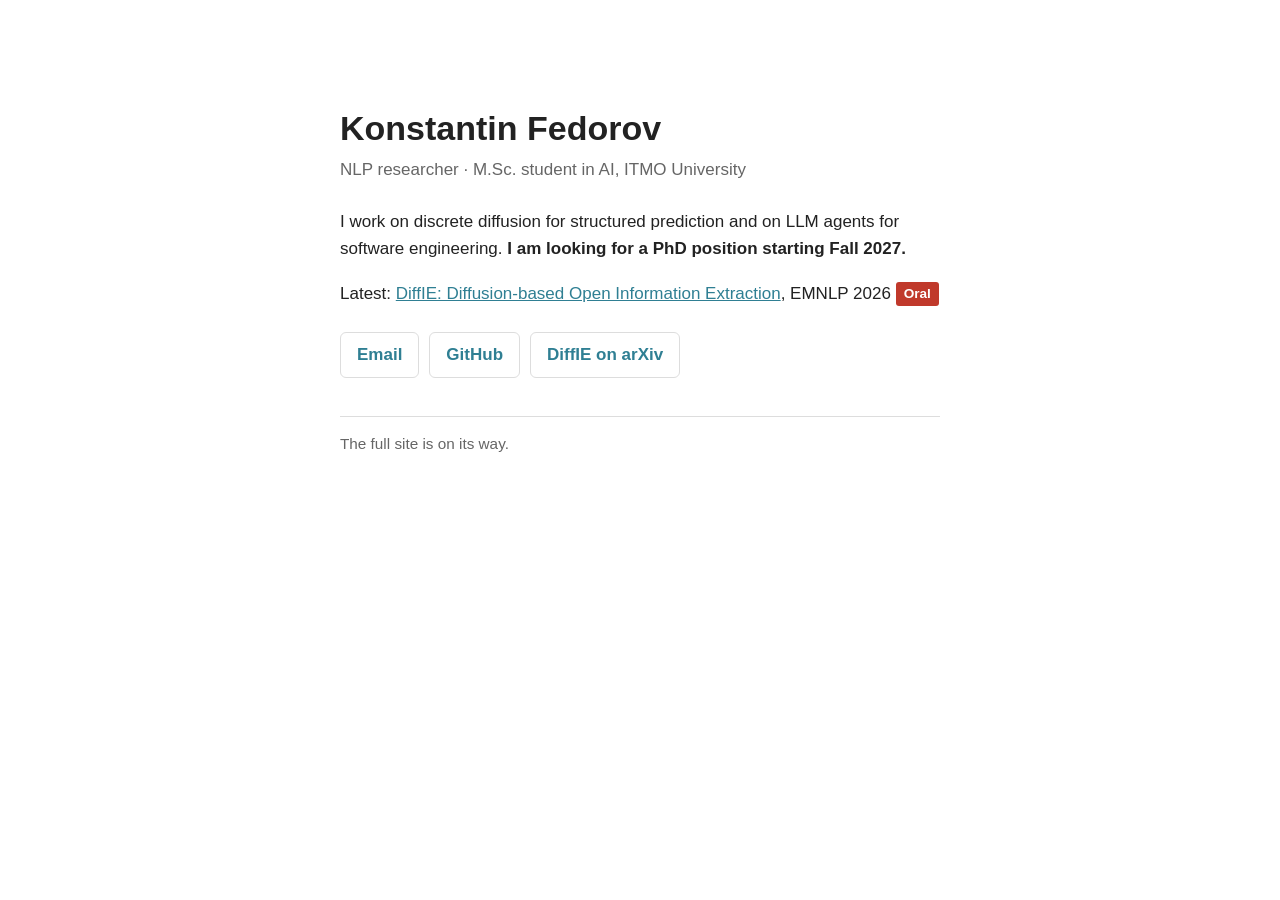
==== index.html @ b3a7d1a7 "Add placeholder landing page and DiffIE page Co-Authored-By: Claude Opus 5.5 <noreply@anthropic.com>" ====
<!doctype html>
<html lang="en">
<head>
<meta charset="utf-8">
<meta name="viewport" content="width=device-width, initial-scale=1">
<title>Konstantin Fedorov</title>
<meta name="description" content="Konstantin Fedorov, NLP researcher and M.Sc. student at ITMO University. Seeking PhD positions starting Fall 2027.">
<link rel="canonical" href="https://konstfed.github.io/">
<link rel="stylesheet" href="/style.css">
</head>
<body>
<main>
  <h1>Konstantin Fedorov</h1>
  <p class="sub">NLP researcher · M.Sc. student in AI, ITMO University</p>
  <p>I work on discrete diffusion for structured prediction and on LLM agents for software engineering. <strong>I am looking for a PhD position starting Fall 2027.</strong></p>
  <p>Latest: <a href="/diffie/">DiffIE: Diffusion-based Open Information Extraction</a>, EMNLP 2026 <span class="badge">Oral</span></p>
  <ul class="links">
    <li><a href="mailto:konstfed12@gmail.com">Email</a></li>
    <li><a href="https://github.com/KonstFed">GitHub</a></li>
    <li><a href="https://arxiv.org/abs/2609.02315">DiffIE on arXiv</a></li>
  </ul>
  <p class="note">The full site is on its way.</p>
</main>
</body>
</html>
---- style.css ----
:root { color-scheme: light dark; --fg: #222; --muted: #666; --bg: #fff; --link: #2f7f93; --line: #ddd; }
@media (prefers-color-scheme: dark) { :root { --fg: #eee; --muted: #aaa; --bg: #1e1f22; --link: #6cc3db; --line: #444; } }
* { box-sizing: border-box; }
body { margin: 0; background: var(--bg); color: var(--fg); font: 17px/1.6 -apple-system, "Segoe UI", Roboto, "Helvetica Neue", Arial, sans-serif; }
main { max-width: 640px; margin: 0 auto; padding: 12vh 20px 48px; }
h1 { margin: 0 0 0.2em; font-size: 2em; line-height: 1.2; }
.sub { margin: 0 0 1.5em; color: var(--muted); }
a { color: var(--link); }
.links { display: flex; flex-wrap: wrap; gap: 10px; margin: 1.5em 0; padding: 0; list-style: none; }
.links a { display: inline-block; padding: 8px 16px; border: 1px solid var(--line); border-radius: 6px; text-decoration: none; font-weight: 600; }
.links a:hover { border-color: var(--link); }
.badge { display: inline-block; padding: 1px 8px; border-radius: 3px; background: #c0392b; color: #fff; font-size: 0.8em; font-weight: 700; vertical-align: middle; }
.note { margin-top: 2.5em; padding-top: 1em; border-top: 1px solid var(--line); color: var(--muted); font-size: 0.9em; }
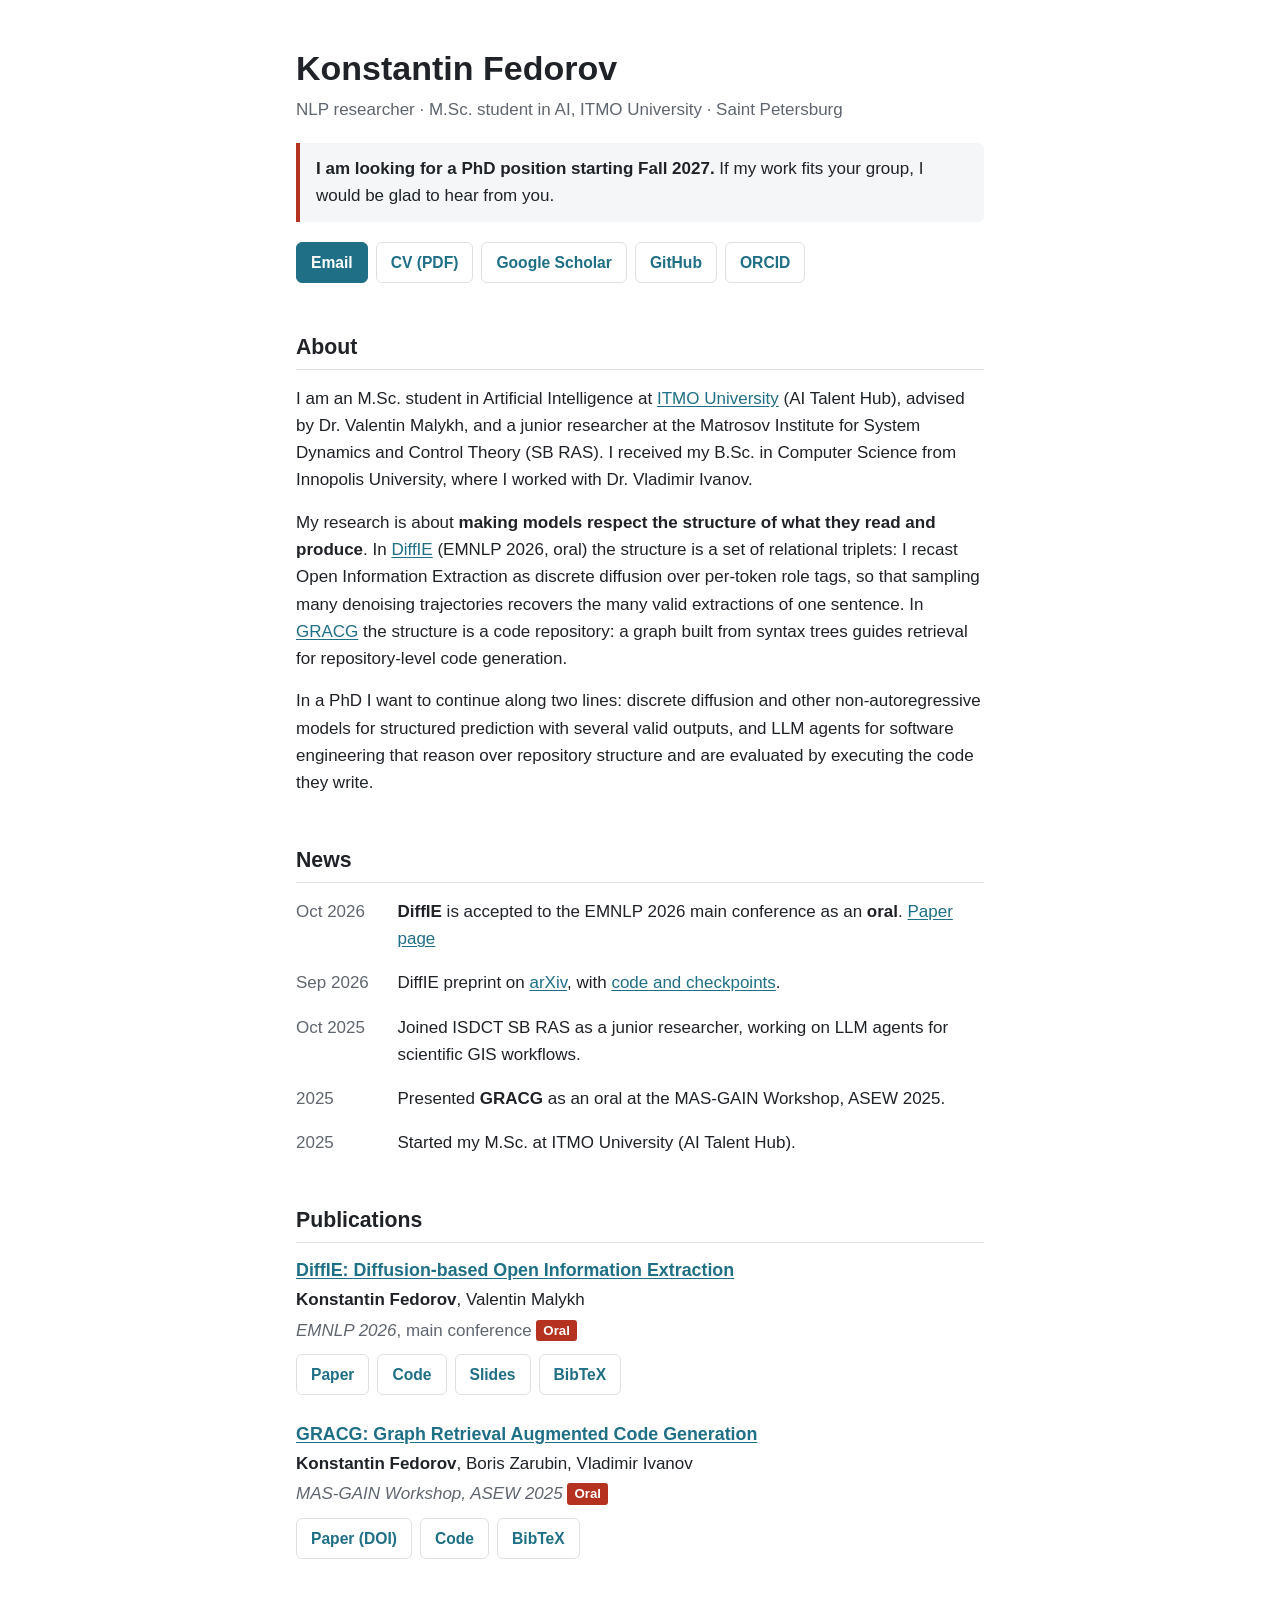
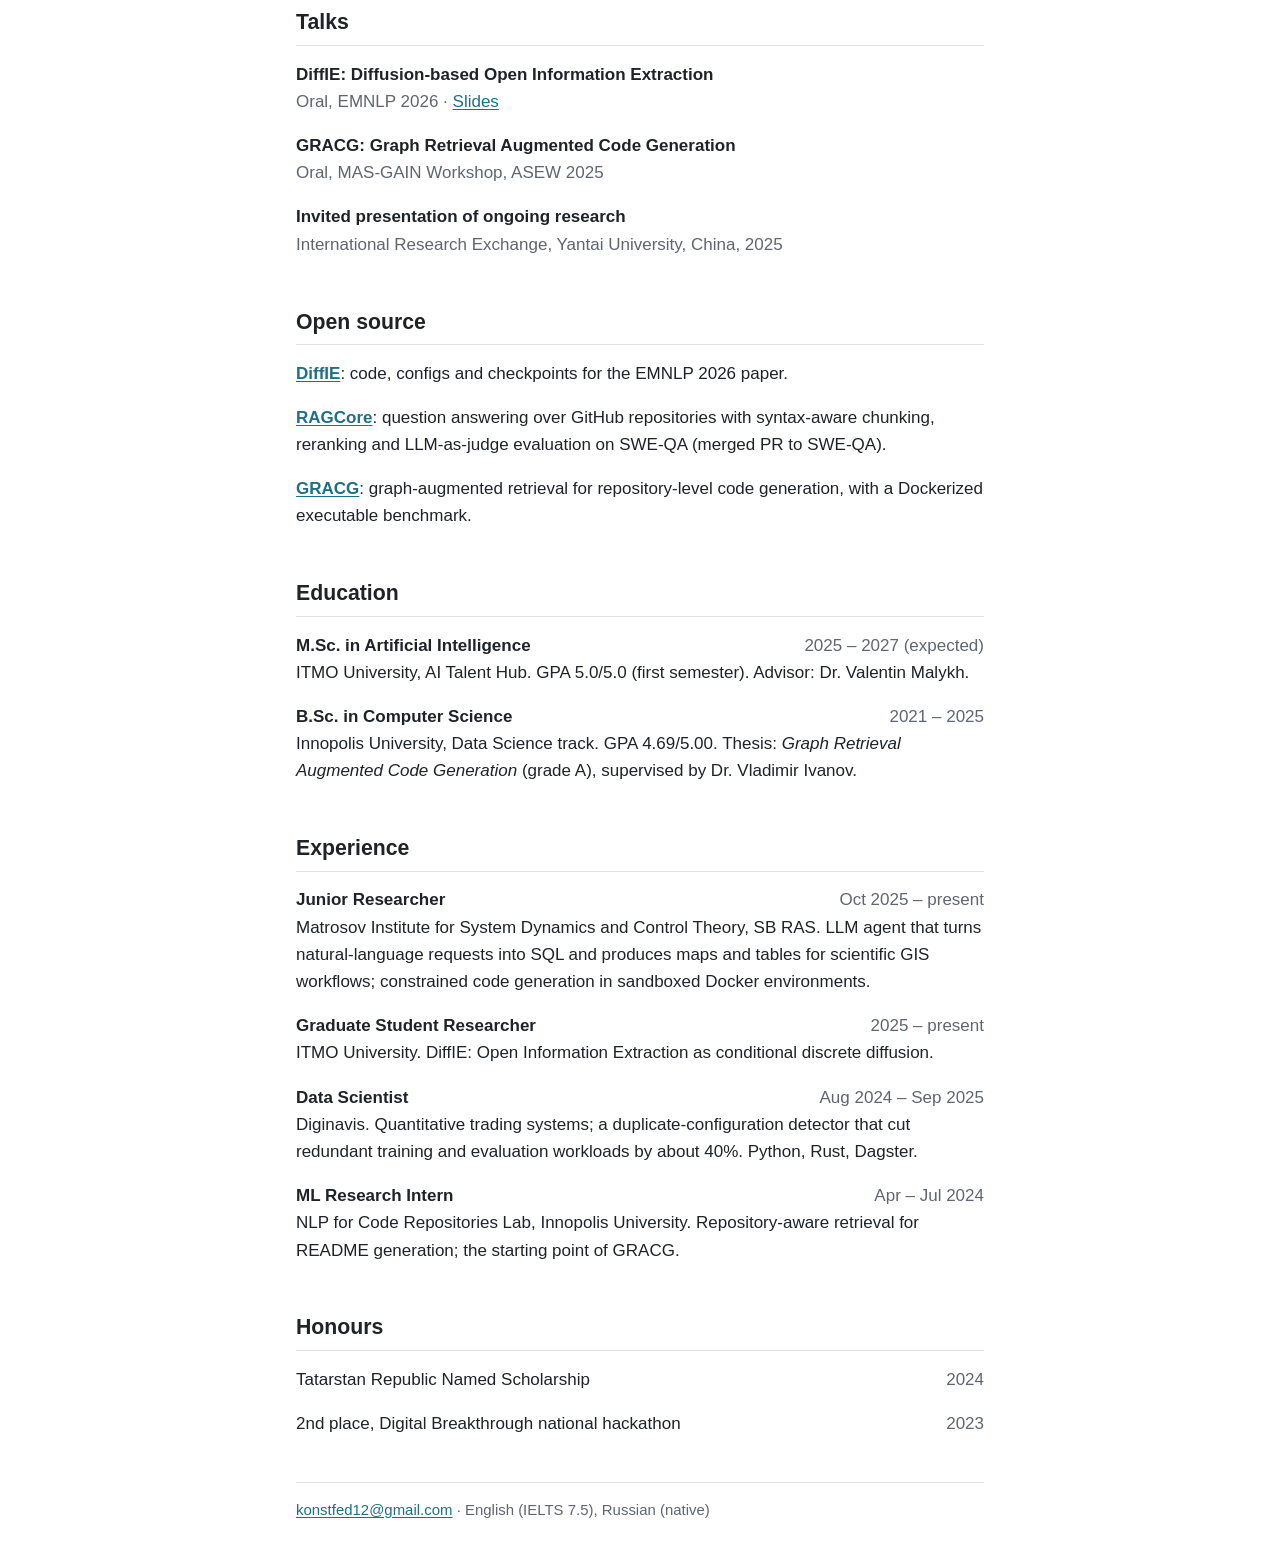
==== commit 293738d9: "Build the full lightweight site from the CV Home page with about, news, publications, talks, open so" ====
--- a/index.html
+++ b/index.html
@@ -4,22 +4,109 @@
 <meta charset="utf-8">
 <meta name="viewport" content="width=device-width, initial-scale=1">
 <title>Konstantin Fedorov</title>
-<meta name="description" content="Konstantin Fedorov, NLP researcher and M.Sc. student at ITMO University. Seeking PhD positions starting Fall 2027.">
+<meta name="description" content="Konstantin Fedorov, NLP researcher and M.Sc. student at ITMO University, working on discrete diffusion for structured prediction and LLM agents for software engineering. Seeking PhD positions starting Fall 2027.">
 <link rel="canonical" href="https://konstfed.github.io/">
 <link rel="stylesheet" href="/style.css">
+<link rel="icon" href="/images/favicon.svg" type="image/svg+xml">
+<link rel="icon" href="/images/favicon.ico" sizes="any">
+<link rel="apple-touch-icon" href="/images/apple-touch-icon-180x180.png">
+<meta property="og:type" content="profile">
+<meta property="og:title" content="Konstantin Fedorov">
+<meta property="og:description" content="NLP researcher (M.Sc., ITMO University). Discrete diffusion for structured prediction, LLM agents for software engineering. Seeking PhD positions for Fall 2027.">
+<meta property="og:url" content="https://konstfed.github.io/">
+<meta property="og:image" content="https://konstfed.github.io/images/og.png">
+<meta name="twitter:card" content="summary_large_image">
+<script type="application/ld+json">{"@context":"https://schema.org","@type":"Person","name":"Konstantin Fedorov","url":"https://konstfed.github.io/","email":"mailto:konstfed12@gmail.com","affiliation":{"@type":"Organization","name":"ITMO University"},"sameAs":["https://scholar.google.com/citations?user=ZG8LaQoAAAAJ","https://github.com/KonstFed","https://orcid.org/0000-0001-9853-8543"]}</script>
 </head>
 <body>
 <main>
   <h1>Konstantin Fedorov</h1>
-  <p class="sub">NLP researcher · M.Sc. student in AI, ITMO University</p>
-  <p>I work on discrete diffusion for structured prediction and on LLM agents for software engineering. <strong>I am looking for a PhD position starting Fall 2027.</strong></p>
-  <p>Latest: <a href="/diffie/">DiffIE: Diffusion-based Open Information Extraction</a>, EMNLP 2026 <span class="badge">Oral</span></p>
+  <p class="sub">NLP researcher · M.Sc. student in AI, ITMO University · Saint Petersburg</p>
+
+  <p class="seeking"><strong>I am looking for a PhD position starting Fall 2027.</strong> If my work fits your group, I would be glad to hear from you.</p>
+
   <ul class="links">
-    <li><a href="mailto:konstfed12@gmail.com">Email</a></li>
+    <li><a class="cta" href="mailto:konstfed12@gmail.com?subject=PhD%20position">Email</a></li>
+    <li><a href="/files/Konstantin_Fedorov_CV.pdf">CV (PDF)</a></li>
+    <li><a href="https://scholar.google.com/citations?user=ZG8LaQoAAAAJ&amp;hl=en">Google Scholar</a></li>
     <li><a href="https://github.com/KonstFed">GitHub</a></li>
-    <li><a href="https://arxiv.org/abs/2609.02315">DiffIE on arXiv</a></li>
+    <li><a href="https://orcid.org/0000-0001-9853-8543">ORCID</a></li>
   </ul>
-  <p class="note">The full site is on its way.</p>
+
+  <h2>About</h2>
+  <p>I am an M.Sc. student in Artificial Intelligence at <a href="https://en.itmo.ru/">ITMO University</a> (AI Talent Hub), advised by Dr. Valentin Malykh, and a junior researcher at the Matrosov Institute for System Dynamics and Control Theory (SB RAS). I received my B.Sc. in Computer Science from Innopolis University, where I worked with Dr. Vladimir Ivanov.</p>
+  <p>My research is about <strong>making models respect the structure of what they read and produce</strong>. In <a href="/diffie/">DiffIE</a> (EMNLP 2026, oral) the structure is a set of relational triplets: I recast Open Information Extraction as discrete diffusion over per-token role tags, so that sampling many denoising trajectories recovers the many valid extractions of one sentence. In <a href="/gracg/">GRACG</a> the structure is a code repository: a graph built from syntax trees guides retrieval for repository-level code generation.</p>
+  <p>In a PhD I want to continue along two lines: discrete diffusion and other non-autoregressive models for structured prediction with several valid outputs, and LLM agents for software engineering that reason over repository structure and are evaluated by executing the code they write.</p>
+
+  <h2>News</h2>
+  <ul class="plain news">
+    <li><span class="date">Oct 2026</span><span><strong>DiffIE</strong> is accepted to the EMNLP 2026 main conference as an <strong>oral</strong>. <a href="/diffie/">Paper page</a></span></li>
+    <li><span class="date">Sep 2026</span><span>DiffIE preprint on <a href="https://arxiv.org/abs/2609.02315">arXiv</a>, with <a href="https://github.com/KonstFed/DiffIE">code and checkpoints</a>.</span></li>
+    <li><span class="date">Oct 2025</span><span>Joined ISDCT SB RAS as a junior researcher, working on LLM agents for scientific GIS workflows.</span></li>
+    <li><span class="date">2025</span><span>Presented <strong>GRACG</strong> as an oral at the MAS-GAIN Workshop, ASEW 2025.</span></li>
+    <li><span class="date">2025</span><span>Started my M.Sc. at ITMO University (AI Talent Hub).</span></li>
+  </ul>
+
+  <h2>Publications</h2>
+  <div class="pub">
+    <h3><a href="/diffie/">DiffIE: Diffusion-based Open Information Extraction</a></h3>
+    <p><strong>Konstantin Fedorov</strong>, Valentin Malykh</p>
+    <p class="muted"><em>EMNLP 2026</em>, main conference <span class="badge">Oral</span></p>
+    <ul class="links">
+      <li><a href="https://arxiv.org/abs/2609.02315">Paper</a></li>
+      <li><a href="https://github.com/KonstFed/DiffIE">Code</a></li>
+      <li><a href="/files/DiffIE_EMNLP2026_slides.pdf">Slides</a></li>
+      <li><a href="/diffie/#bibtex">BibTeX</a></li>
+    </ul>
+  </div>
+  <div class="pub">
+    <h3><a href="/gracg/">GRACG: Graph Retrieval Augmented Code Generation</a></h3>
+    <p><strong>Konstantin Fedorov</strong>, Boris Zarubin, Vladimir Ivanov</p>
+    <p class="muted"><em>MAS-GAIN Workshop, ASEW 2025</em> <span class="badge">Oral</span></p>
+    <ul class="links">
+      <li><a href="https://doi.org/10.1109/ASEW67777.2025.00060">Paper (DOI)</a></li>
+      <li><a href="https://github.com/KonstFed/GRAGC">Code</a></li>
+      <li><a href="/gracg/#bibtex">BibTeX</a></li>
+    </ul>
+  </div>
+
+  <h2>Talks</h2>
+  <ul class="plain">
+    <li><p><strong>DiffIE: Diffusion-based Open Information Extraction</strong></p><p class="muted">Oral, EMNLP 2026 · <a href="/files/DiffIE_EMNLP2026_slides.pdf">Slides</a></p></li>
+    <li><p><strong>GRACG: Graph Retrieval Augmented Code Generation</strong></p><p class="muted">Oral, MAS-GAIN Workshop, ASEW 2025</p></li>
+    <li><p><strong>Invited presentation of ongoing research</strong></p><p class="muted">International Research Exchange, Yantai University, China, 2025</p></li>
+  </ul>
+
+  <h2>Open source</h2>
+  <ul class="plain">
+    <li><p><a href="https://github.com/KonstFed/DiffIE"><strong>DiffIE</strong></a>: code, configs and checkpoints for the EMNLP 2026 paper.</p></li>
+    <li><p><a href="https://github.com/KonstFed/RAGCore"><strong>RAGCore</strong></a>: question answering over GitHub repositories with syntax-aware chunking, reranking and LLM-as-judge evaluation on SWE-QA (merged PR to SWE-QA).</p></li>
+    <li><p><a href="https://github.com/KonstFed/GRAGC"><strong>GRACG</strong></a>: graph-augmented retrieval for repository-level code generation, with a Dockerized executable benchmark.</p></li>
+  </ul>
+
+  <h2>Education</h2>
+  <ul class="plain">
+    <li><div class="row"><strong>M.Sc. in Artificial Intelligence</strong><span class="when">2025 – 2027 (expected)</span></div><p>ITMO University, AI Talent Hub. GPA 5.0/5.0 (first semester). Advisor: Dr. Valentin Malykh.</p></li>
+    <li><div class="row"><strong>B.Sc. in Computer Science</strong><span class="when">2021 – 2025</span></div><p>Innopolis University, Data Science track. GPA 4.69/5.00. Thesis: <em>Graph Retrieval Augmented Code Generation</em> (grade A), supervised by Dr. Vladimir Ivanov.</p></li>
+  </ul>
+
+  <h2>Experience</h2>
+  <ul class="plain">
+    <li><div class="row"><strong>Junior Researcher</strong><span class="when">Oct 2025 – present</span></div><p>Matrosov Institute for System Dynamics and Control Theory, SB RAS. LLM agent that turns natural-language requests into SQL and produces maps and tables for scientific GIS workflows; constrained code generation in sandboxed Docker environments.</p></li>
+    <li><div class="row"><strong>Graduate Student Researcher</strong><span class="when">2025 – present</span></div><p>ITMO University. DiffIE: Open Information Extraction as conditional discrete diffusion.</p></li>
+    <li><div class="row"><strong>Data Scientist</strong><span class="when">Aug 2024 – Sep 2025</span></div><p>Diginavis. Quantitative trading systems; a duplicate-configuration detector that cut redundant training and evaluation workloads by about 40%. Python, Rust, Dagster.</p></li>
+    <li><div class="row"><strong>ML Research Intern</strong><span class="when">Apr – Jul 2024</span></div><p>NLP for Code Repositories Lab, Innopolis University. Repository-aware retrieval for README generation; the starting point of GRACG.</p></li>
+  </ul>
+
+  <h2>Honours</h2>
+  <ul class="plain">
+    <li><div class="row"><span>Tatarstan Republic Named Scholarship</span><span class="when">2024</span></div></li>
+    <li><div class="row"><span>2nd place, Digital Breakthrough national hackathon</span><span class="when">2023</span></div></li>
+  </ul>
+
+  <footer>
+    <a href="mailto:konstfed12@gmail.com">konstfed12@gmail.com</a> · English (IELTS 7.5), Russian (native)
+  </footer>
 </main>
 </body>
 </html>
--- a/style.css
+++ b/style.css
@@ -1,13 +1,37 @@
-:root { color-scheme: light dark; --fg: #222; --muted: #666; --bg: #fff; --link: #2f7f93; --line: #ddd; }
-@media (prefers-color-scheme: dark) { :root { --fg: #eee; --muted: #aaa; --bg: #1e1f22; --link: #6cc3db; --line: #444; } }
+:root { color-scheme: light dark; --fg: #1f2328; --muted: #5f6670; --bg: #fff; --soft: #f4f6f8; --link: #1f6f86; --line: #dde1e5; --accent: #b4321f; }
+@media (prefers-color-scheme: dark) { :root { --fg: #e8eaed; --muted: #a2a8b0; --bg: #17181b; --soft: #222428; --link: #6cc3db; --line: #3a3d42; --accent: #e0503a; } }
 * { box-sizing: border-box; }
-body { margin: 0; background: var(--bg); color: var(--fg); font: 17px/1.6 -apple-system, "Segoe UI", Roboto, "Helvetica Neue", Arial, sans-serif; }
-main { max-width: 640px; margin: 0 auto; padding: 12vh 20px 48px; }
+html { -webkit-text-size-adjust: 100%; }
+body { margin: 0; background: var(--bg); color: var(--fg); font: 17px/1.6 -apple-system, BlinkMacSystemFont, "Segoe UI", Roboto, "Helvetica Neue", Arial, sans-serif; }
+main { max-width: 720px; margin: 0 auto; padding: 48px 16px 40px; }
 h1 { margin: 0 0 0.2em; font-size: 2em; line-height: 1.2; }
-.sub { margin: 0 0 1.5em; color: var(--muted); }
-a { color: var(--link); }
-.links { display: flex; flex-wrap: wrap; gap: 10px; margin: 1.5em 0; padding: 0; list-style: none; }
-.links a { display: inline-block; padding: 8px 16px; border: 1px solid var(--line); border-radius: 6px; text-decoration: none; font-weight: 600; }
-.links a:hover { border-color: var(--link); }
-.badge { display: inline-block; padding: 1px 8px; border-radius: 3px; background: #c0392b; color: #fff; font-size: 0.8em; font-weight: 700; vertical-align: middle; }
-.note { margin-top: 2.5em; padding-top: 1em; border-top: 1px solid var(--line); color: var(--muted); font-size: 0.9em; }
+h2 { margin: 2.2em 0 0.7em; padding-bottom: 0.25em; border-bottom: 1px solid var(--line); font-size: 1.25em; }
+h3 { margin: 0 0 0.2em; font-size: 1.05em; line-height: 1.35; }
+p { margin: 0 0 0.9em; }
+a { color: var(--link); text-underline-offset: 2px; }
+.sub { margin: 0 0 1.2em; color: var(--muted); }
+.muted { color: var(--muted); }
+.seeking { margin: 1.2em 0; padding: 12px 16px; border-left: 4px solid var(--accent); background: var(--soft); border-radius: 0 6px 6px 0; }
+.links { display: flex; flex-wrap: wrap; gap: 8px; margin: 0.6em 0 1em; padding: 0; list-style: none; }
+.links a { display: inline-block; padding: 7px 14px; border: 1px solid var(--line); border-radius: 6px; text-decoration: none; font-weight: 600; font-size: 0.92em; }
+.links a:hover, .links a:focus { border-color: var(--link); }
+.links .cta { background: var(--link); border-color: var(--link); color: var(--bg); }
+.badge { display: inline-block; padding: 0 7px; border-radius: 3px; background: var(--accent); color: #fff; font-size: 0.78em; font-weight: 700; vertical-align: 1px; }
+ul.plain { margin: 0; padding: 0; list-style: none; }
+ul.plain > li { margin: 0 0 1em; }
+ul.plain p { margin: 0; }
+.news li { display: grid; grid-template-columns: 5.5em 1fr; gap: 8px; margin-bottom: 0.5em; }
+.news .date { color: var(--muted); font-variant-numeric: tabular-nums; }
+.pub { margin: 0 0 1.6em; }
+.pub p { margin: 0 0 0.2em; }
+.row { display: flex; flex-wrap: wrap; justify-content: space-between; column-gap: 12px; }
+.row .when { color: var(--muted); white-space: nowrap; }
+figure { margin: 1.5em 0; text-align: center; }
+figure img { width: 100%; max-width: 360px; height: auto; border: 1px solid var(--line); border-radius: 6px; }
+figcaption { margin-top: 0.5em; color: var(--muted); font-size: 0.88em; }
+.table-wrap { overflow-x: auto; }
+table { border-collapse: collapse; width: 100%; font-size: 0.95em; font-variant-numeric: tabular-nums; }
+th, td { padding: 6px 10px; border-bottom: 1px solid var(--line); text-align: left; }
+pre { overflow-x: auto; padding: 12px; background: var(--soft); border-radius: 6px; font-size: 0.8em; line-height: 1.45; }
+footer { margin-top: 3em; padding-top: 1em; border-top: 1px solid var(--line); color: var(--muted); font-size: 0.88em; }
+@media (max-width: 480px) { body { font-size: 16px; } main { padding-top: 28px; } h1 { font-size: 1.7em; } .news li { grid-template-columns: 1fr; gap: 0; } }
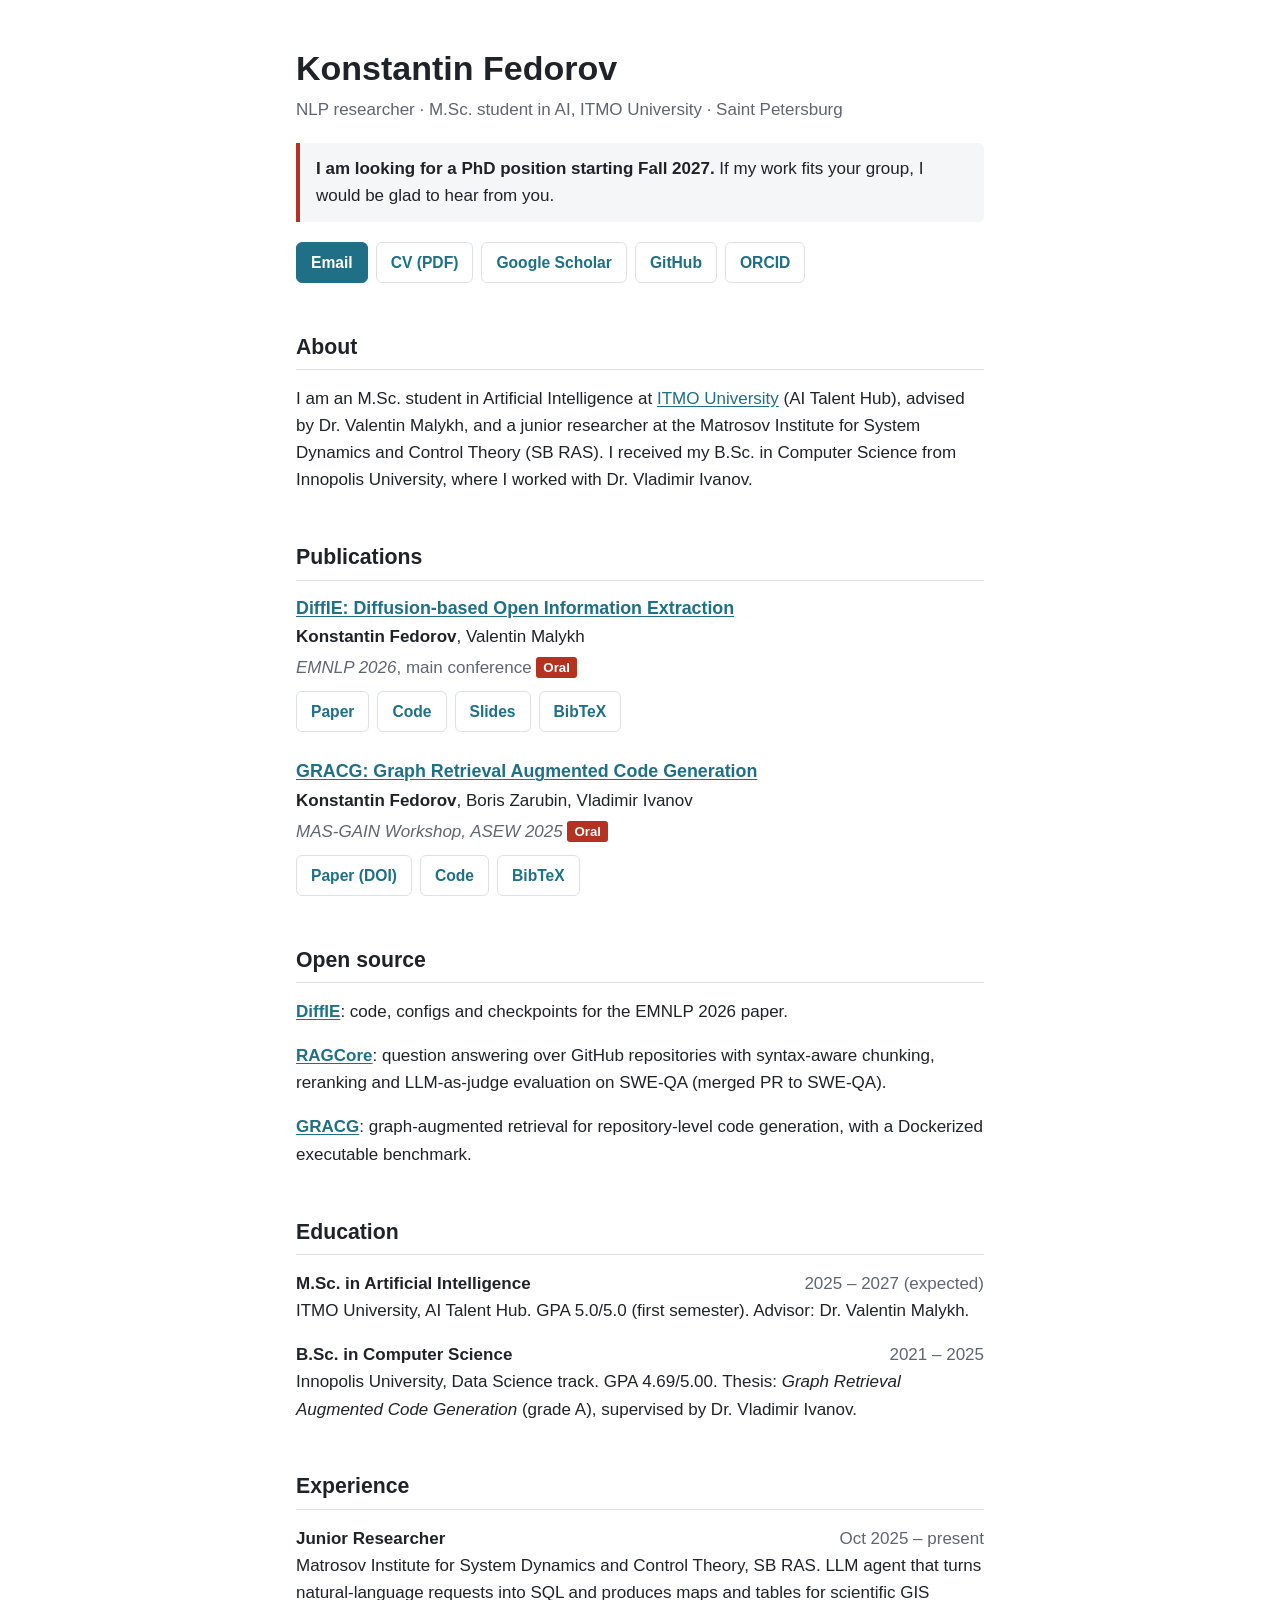
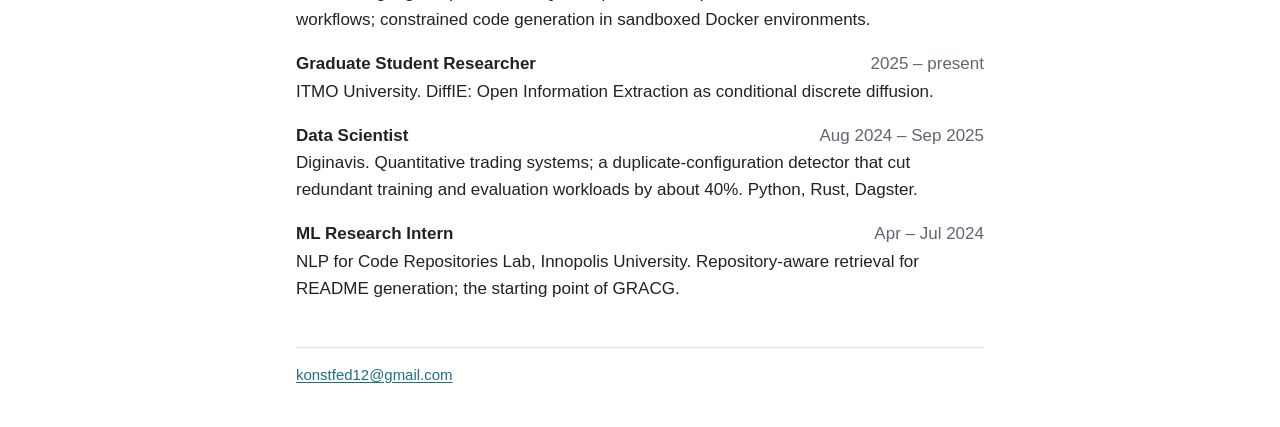
==== commit a8729aa7: "Trim home page: drop research statement, news, talks, honours and languages Co-Authored-By: Claude O" ====
--- a/index.html
+++ b/index.html
@@ -35,17 +35,6 @@
 
   <h2>About</h2>
   <p>I am an M.Sc. student in Artificial Intelligence at <a href="https://en.itmo.ru/">ITMO University</a> (AI Talent Hub), advised by Dr. Valentin Malykh, and a junior researcher at the Matrosov Institute for System Dynamics and Control Theory (SB RAS). I received my B.Sc. in Computer Science from Innopolis University, where I worked with Dr. Vladimir Ivanov.</p>
-  <p>My research is about <strong>making models respect the structure of what they read and produce</strong>. In <a href="/diffie/">DiffIE</a> (EMNLP 2026, oral) the structure is a set of relational triplets: I recast Open Information Extraction as discrete diffusion over per-token role tags, so that sampling many denoising trajectories recovers the many valid extractions of one sentence. In <a href="/gracg/">GRACG</a> the structure is a code repository: a graph built from syntax trees guides retrieval for repository-level code generation.</p>
-  <p>In a PhD I want to continue along two lines: discrete diffusion and other non-autoregressive models for structured prediction with several valid outputs, and LLM agents for software engineering that reason over repository structure and are evaluated by executing the code they write.</p>
-
-  <h2>News</h2>
-  <ul class="plain news">
-    <li><span class="date">Oct 2026</span><span><strong>DiffIE</strong> is accepted to the EMNLP 2026 main conference as an <strong>oral</strong>. <a href="/diffie/">Paper page</a></span></li>
-    <li><span class="date">Sep 2026</span><span>DiffIE preprint on <a href="https://arxiv.org/abs/2609.02315">arXiv</a>, with <a href="https://github.com/KonstFed/DiffIE">code and checkpoints</a>.</span></li>
-    <li><span class="date">Oct 2025</span><span>Joined ISDCT SB RAS as a junior researcher, working on LLM agents for scientific GIS workflows.</span></li>
-    <li><span class="date">2025</span><span>Presented <strong>GRACG</strong> as an oral at the MAS-GAIN Workshop, ASEW 2025.</span></li>
-    <li><span class="date">2025</span><span>Started my M.Sc. at ITMO University (AI Talent Hub).</span></li>
-  </ul>
 
   <h2>Publications</h2>
   <div class="pub">
@@ -70,13 +59,6 @@
     </ul>
   </div>
 
-  <h2>Talks</h2>
-  <ul class="plain">
-    <li><p><strong>DiffIE: Diffusion-based Open Information Extraction</strong></p><p class="muted">Oral, EMNLP 2026 · <a href="/files/DiffIE_EMNLP2026_slides.pdf">Slides</a></p></li>
-    <li><p><strong>GRACG: Graph Retrieval Augmented Code Generation</strong></p><p class="muted">Oral, MAS-GAIN Workshop, ASEW 2025</p></li>
-    <li><p><strong>Invited presentation of ongoing research</strong></p><p class="muted">International Research Exchange, Yantai University, China, 2025</p></li>
-  </ul>
-
   <h2>Open source</h2>
   <ul class="plain">
     <li><p><a href="https://github.com/KonstFed/DiffIE"><strong>DiffIE</strong></a>: code, configs and checkpoints for the EMNLP 2026 paper.</p></li>
@@ -98,14 +80,8 @@
     <li><div class="row"><strong>ML Research Intern</strong><span class="when">Apr – Jul 2024</span></div><p>NLP for Code Repositories Lab, Innopolis University. Repository-aware retrieval for README generation; the starting point of GRACG.</p></li>
   </ul>
 
-  <h2>Honours</h2>
-  <ul class="plain">
-    <li><div class="row"><span>Tatarstan Republic Named Scholarship</span><span class="when">2024</span></div></li>
-    <li><div class="row"><span>2nd place, Digital Breakthrough national hackathon</span><span class="when">2023</span></div></li>
-  </ul>
-
   <footer>
-    <a href="mailto:konstfed12@gmail.com">konstfed12@gmail.com</a> · English (IELTS 7.5), Russian (native)
+    <a href="mailto:konstfed12@gmail.com">konstfed12@gmail.com</a>
   </footer>
 </main>
 </body>
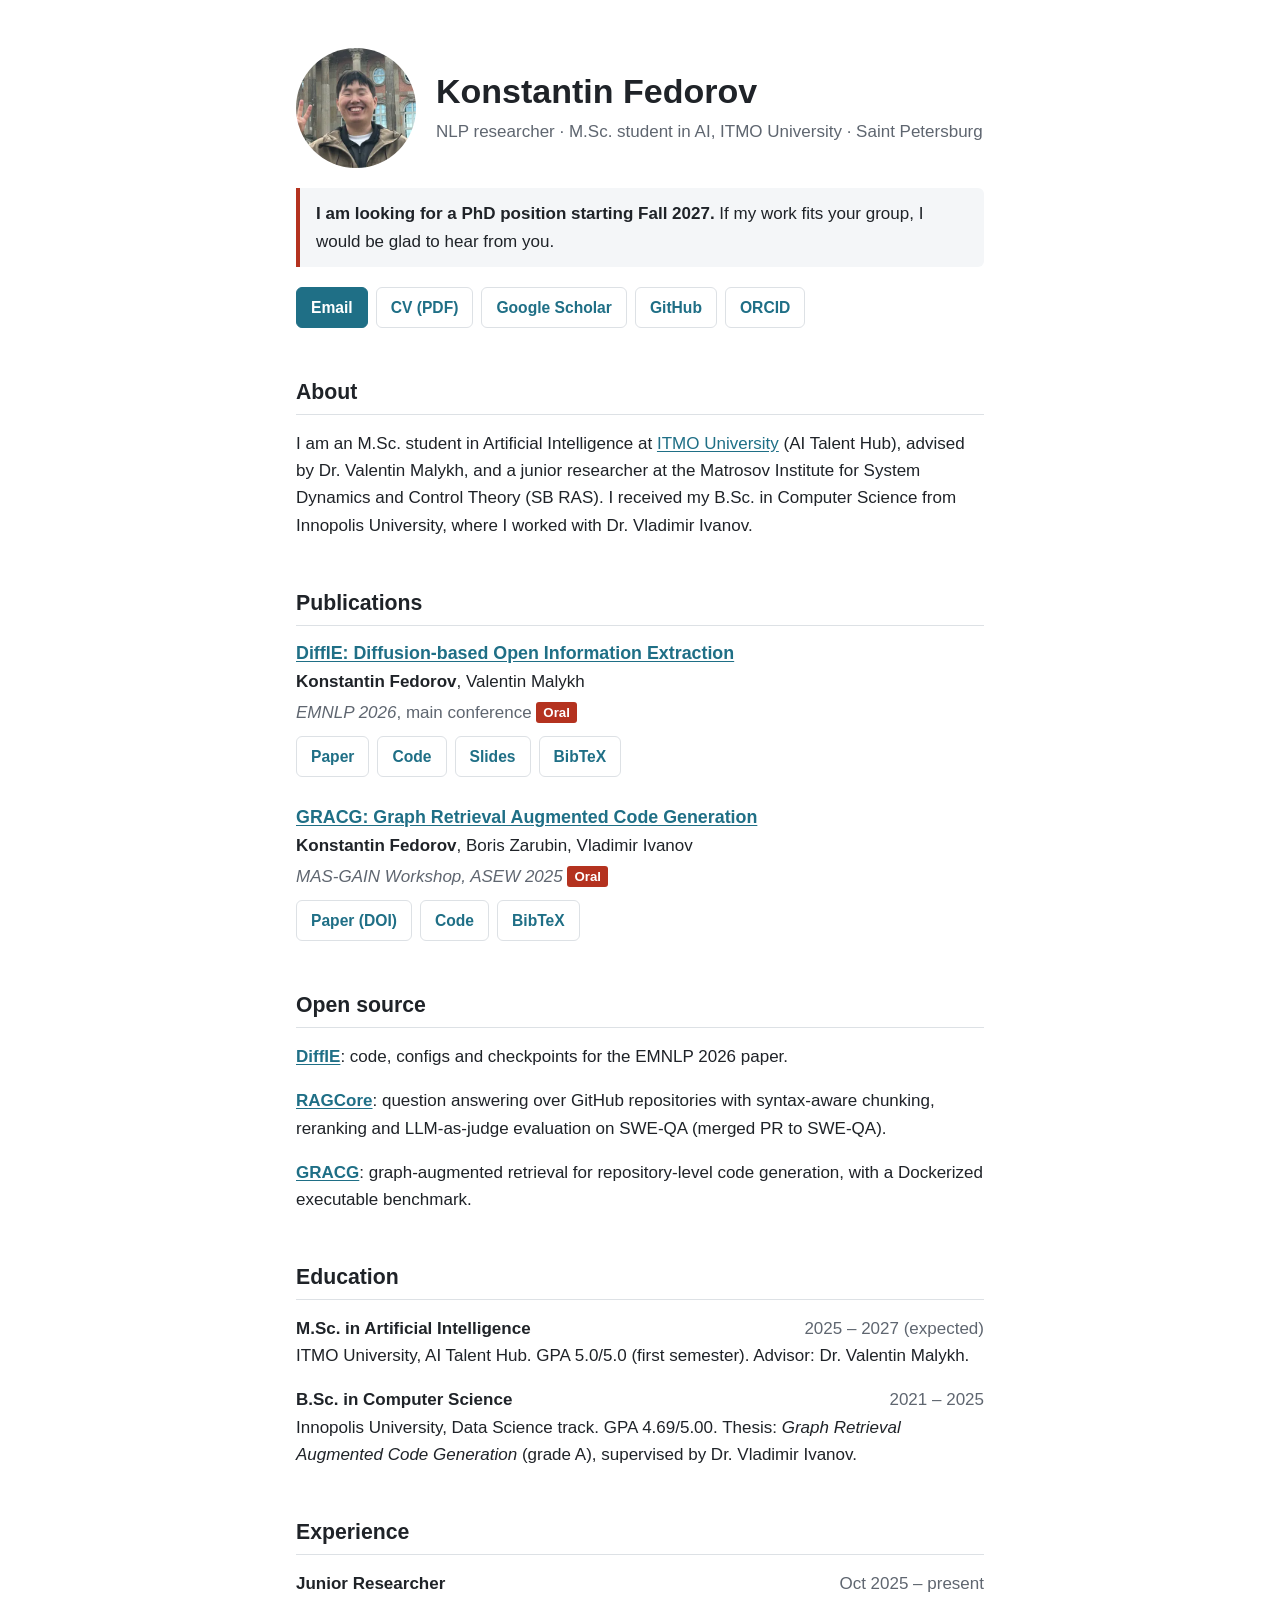
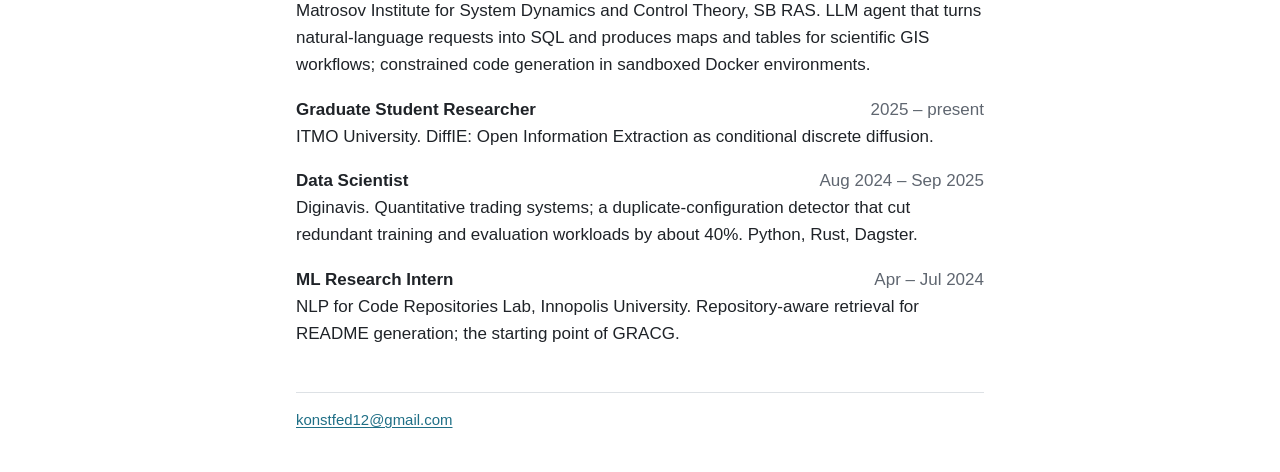
==== commit f18689d8: "Add profile photo to the home page header Co-Authored-By: Claude Opus 5.5 <noreply@anthropic.com>" ====
--- a/index.html
+++ b/index.html
@@ -20,8 +20,13 @@
 </head>
 <body>
 <main>
-  <h1>Konstantin Fedorov</h1>
-  <p class="sub">NLP researcher · M.Sc. student in AI, ITMO University · Saint Petersburg</p>
+  <header class="hero">
+    <img class="avatar" src="/images/profile.webp" width="320" height="320" alt="Konstantin Fedorov" fetchpriority="high">
+    <div>
+      <h1>Konstantin Fedorov</h1>
+      <p class="sub">NLP researcher · M.Sc. student in AI, ITMO University · Saint Petersburg</p>
+    </div>
+  </header>
 
   <p class="seeking"><strong>I am looking for a PhD position starting Fall 2027.</strong> If my work fits your group, I would be glad to hear from you.</p>
 
--- a/style.css
+++ b/style.css
@@ -9,6 +9,9 @@
 h3 { margin: 0 0 0.2em; font-size: 1.05em; line-height: 1.35; }
 p { margin: 0 0 0.9em; }
 a { color: var(--link); text-underline-offset: 2px; }
+.hero { display: flex; align-items: center; gap: 20px; }
+.hero .sub { margin: 0; }
+.avatar { flex: none; width: 120px; height: 120px; border-radius: 50%; object-fit: cover; }
 .sub { margin: 0 0 1.2em; color: var(--muted); }
 .muted { color: var(--muted); }
 .seeking { margin: 1.2em 0; padding: 12px 16px; border-left: 4px solid var(--accent); background: var(--soft); border-radius: 0 6px 6px 0; }
@@ -34,4 +37,4 @@
 th, td { padding: 6px 10px; border-bottom: 1px solid var(--line); text-align: left; }
 pre { overflow-x: auto; padding: 12px; background: var(--soft); border-radius: 6px; font-size: 0.8em; line-height: 1.45; }
 footer { margin-top: 3em; padding-top: 1em; border-top: 1px solid var(--line); color: var(--muted); font-size: 0.88em; }
-@media (max-width: 480px) { body { font-size: 16px; } main { padding-top: 28px; } h1 { font-size: 1.7em; } .news li { grid-template-columns: 1fr; gap: 0; } }
+@media (max-width: 480px) { body { font-size: 16px; } main { padding-top: 28px; } h1 { font-size: 1.6em; } .hero { gap: 14px; } .avatar { width: 84px; height: 84px; } .news li { grid-template-columns: 1fr; gap: 0; } }
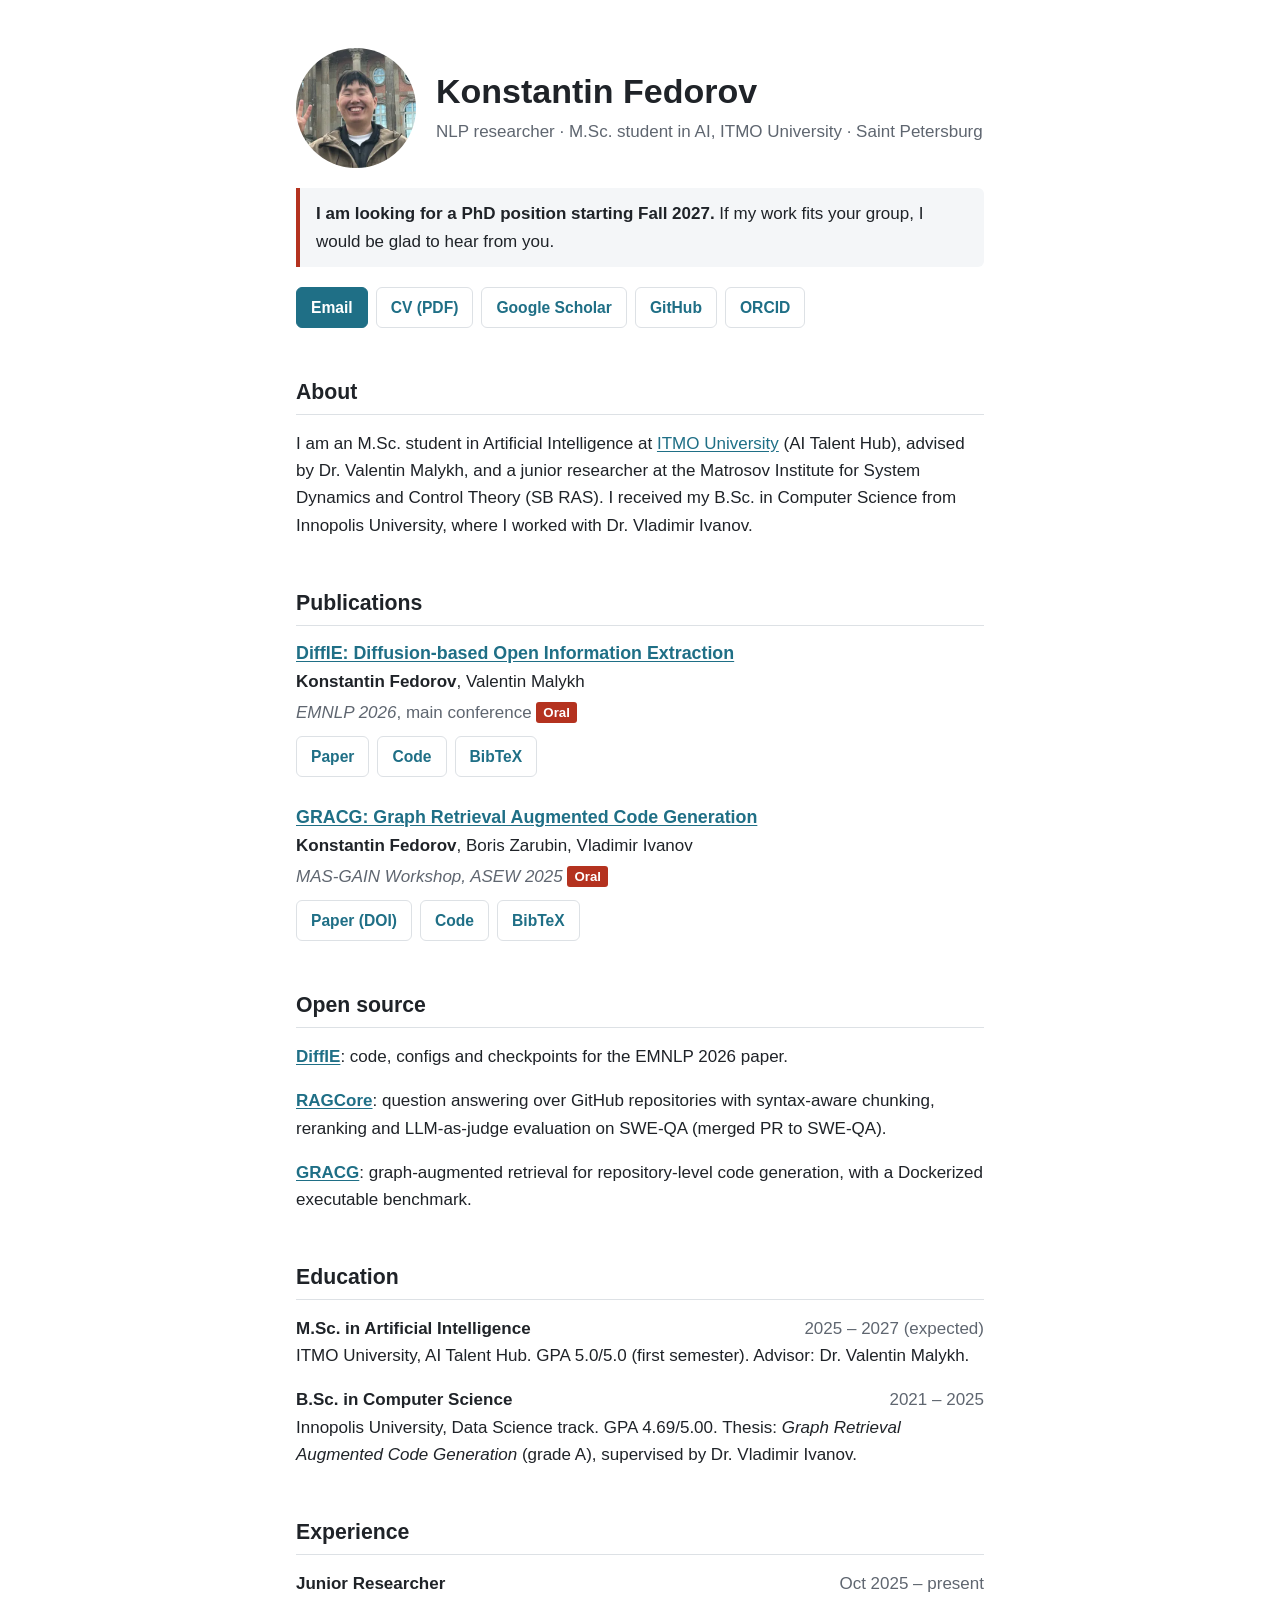
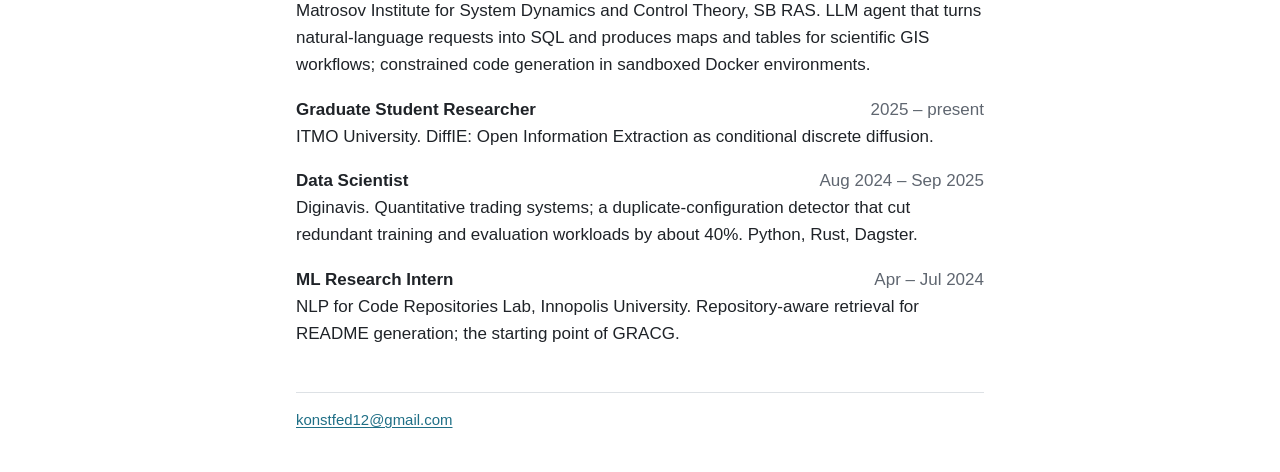
==== commit 0c559511: "Remove DiffIE slides Co-Authored-By: Claude Opus 5.5 <noreply@anthropic.com>" ====
--- a/index.html
+++ b/index.html
@@ -49,7 +49,6 @@
     <ul class="links">
       <li><a href="https://arxiv.org/abs/2609.02315">Paper</a></li>
       <li><a href="https://github.com/KonstFed/DiffIE">Code</a></li>
-      <li><a href="/files/DiffIE_EMNLP2026_slides.pdf">Slides</a></li>
       <li><a href="/diffie/#bibtex">BibTeX</a></li>
     </ul>
   </div>
